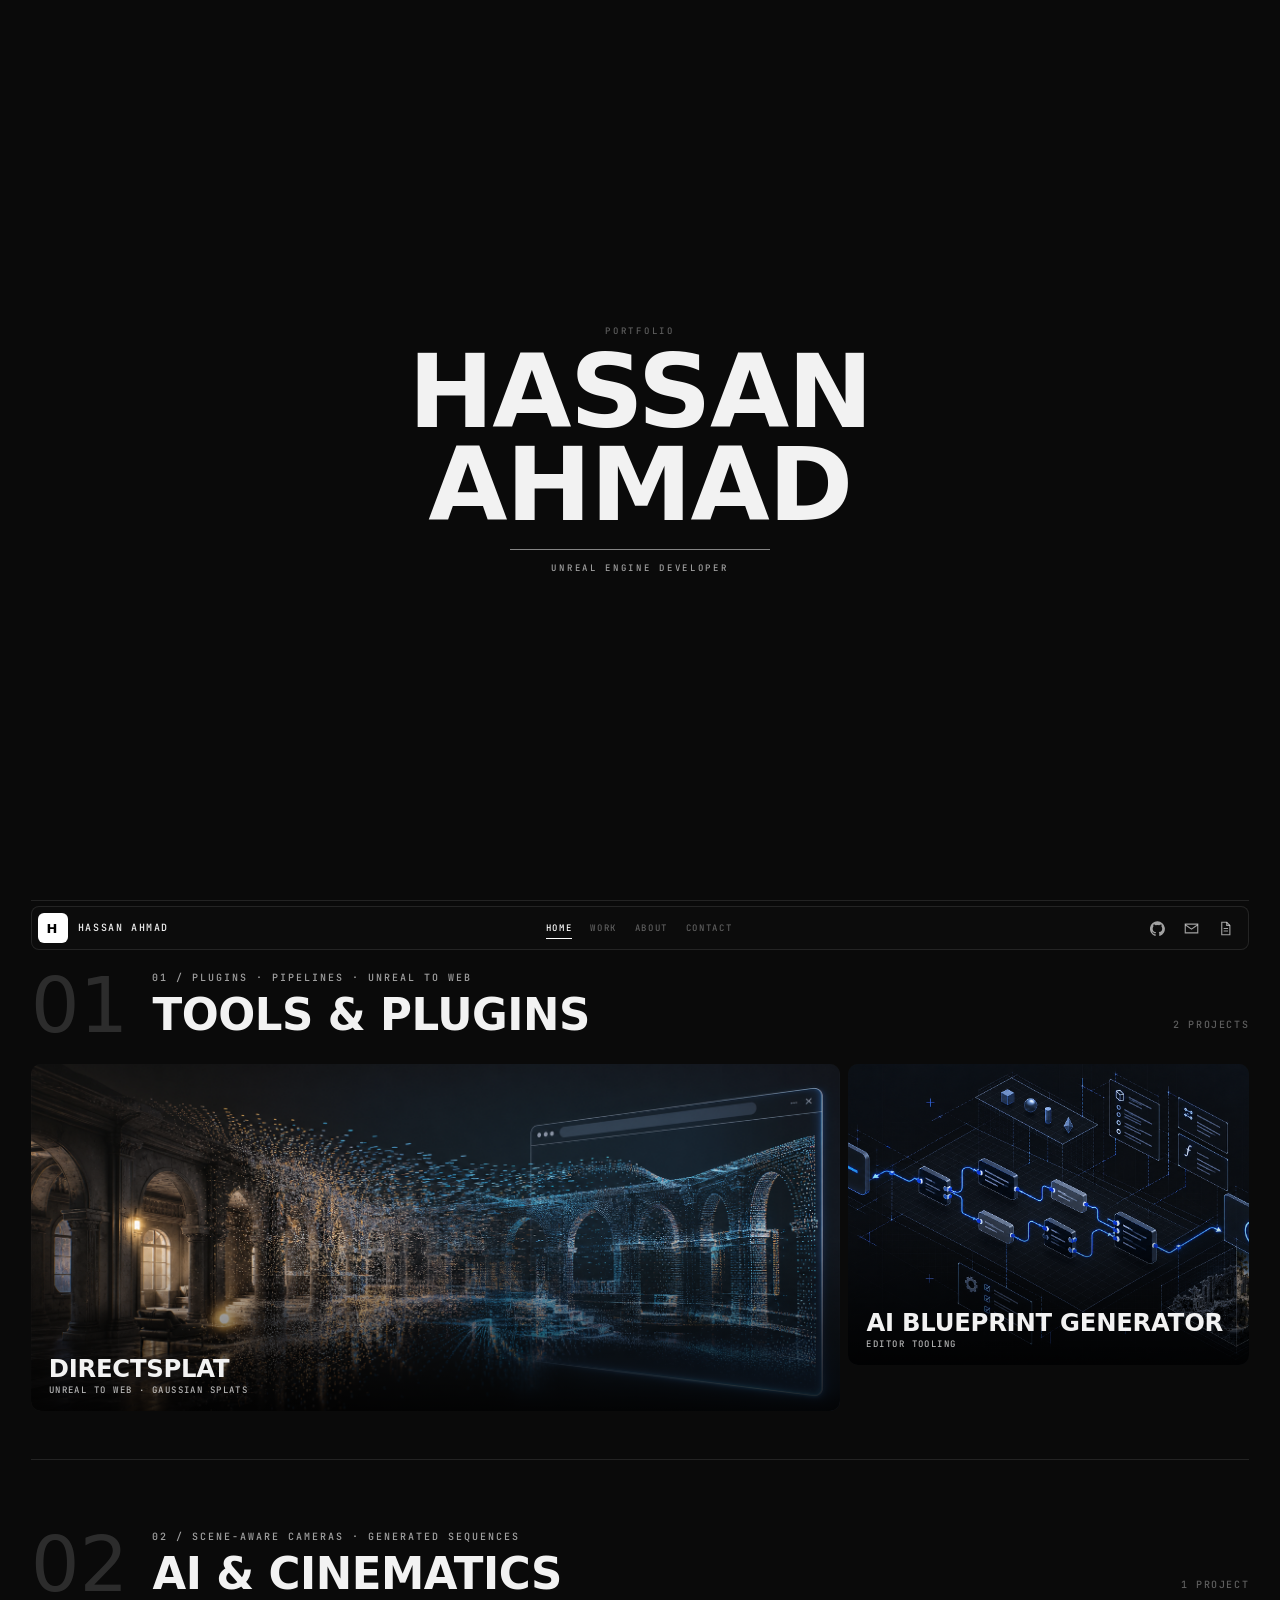
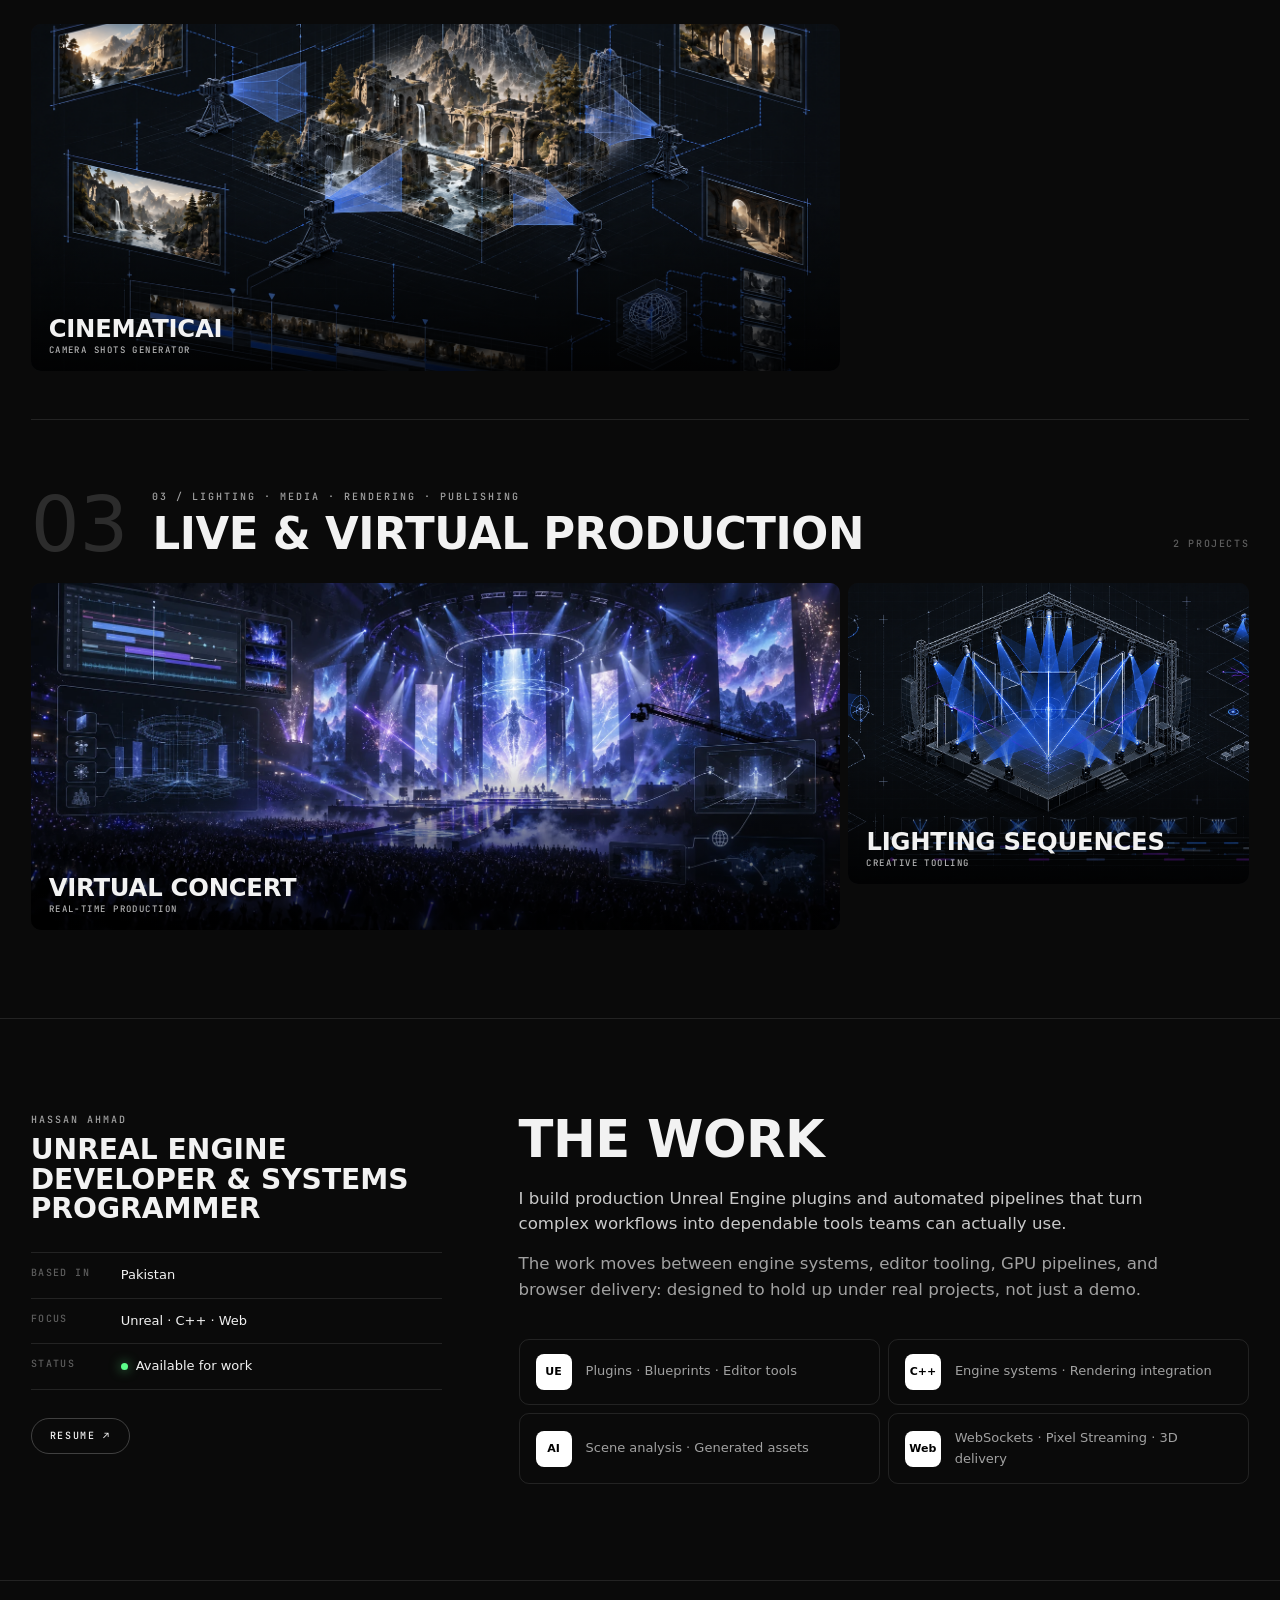
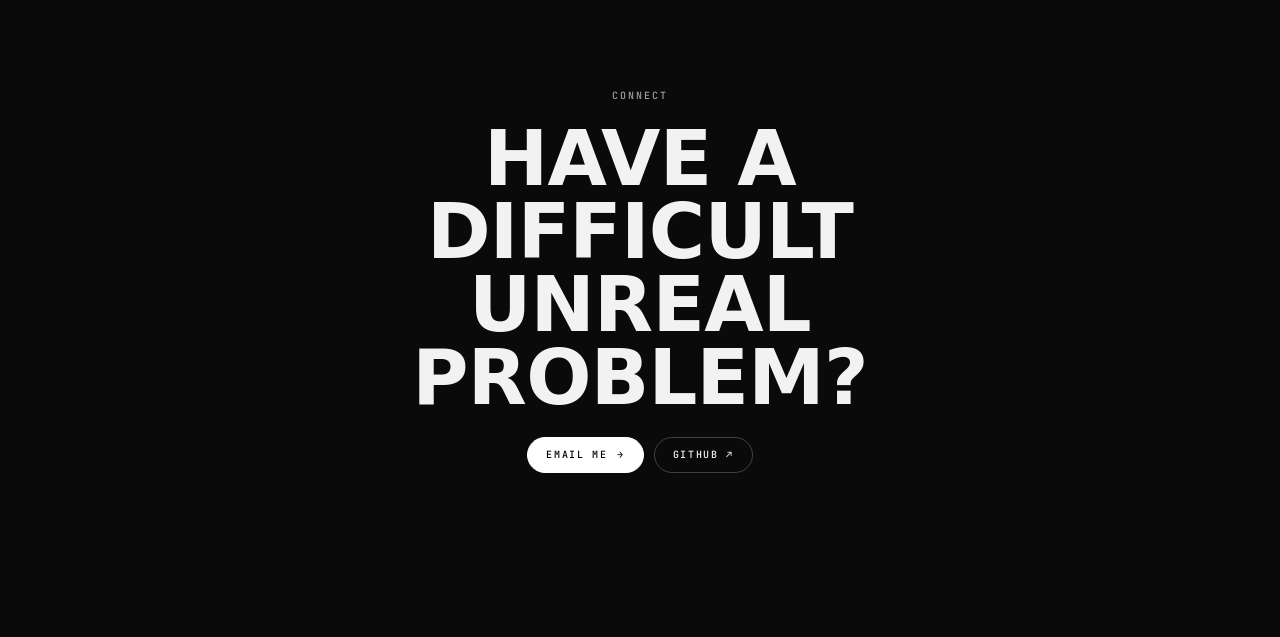
==== index.html @ 1aa012a5 "Rebuild homepage with loading screen and full-screen hero Replace the split hero with a cinematic la" ====
<!doctype html>
<html lang="en">
<head>
  <meta charset="utf-8">
  <meta name="viewport" content="width=device-width, initial-scale=1">
  <meta name="theme-color" content="#0a0a0a">
  <meta name="description" content="Hassan Ahmad is an Unreal Engine developer and systems programmer building production plugins, automated pipelines, real-time tools, and web-connected 3D experiences.">
  <meta property="og:title" content="Hassan Ahmad — Unreal Engine Developer">
  <meta property="og:description" content="Production Unreal Engine tools, real-time systems, AI workflows, and browser-connected 3D experiences.">
  <meta property="og:image" content="assets/hero-cinematic-unreal.webp">
  <meta property="og:type" content="website">
  <title>Hassan Ahmad — Unreal Engine Developer</title>
  <link rel="icon" href="assets/portfolio-mark.svg" type="image/svg+xml">
  <link rel="preconnect" href="https://api.fontshare.com" crossorigin>
  <link rel="preconnect" href="https://fonts.googleapis.com">
  <link rel="preconnect" href="https://fonts.gstatic.com" crossorigin>
  <link href="https://api.fontshare.com/v2/css?f[]=clash-grotesk@500,600,700&f[]=satoshi@400,500,700&display=swap" rel="stylesheet">
  <link href="https://fonts.googleapis.com/css2?family=JetBrains+Mono:wght@400;500&display=swap" rel="stylesheet">
  <link rel="stylesheet" href="styles.css?v=20261106-reel">
  <script src="script.js?v=20261106-reel" defer></script>
</head>
<body class="is-loading">
  <a class="skip-link" href="#work">Skip to content</a>

  <!-- Loading screen -->
  <div class="loader" data-loader aria-hidden="true">
    <div class="loader-inner">
      <p class="loader-eyebrow">Portfolio</p>
      <p class="loader-name"><span>Hassan</span><span>Ahmad</span></p>
      <span class="loader-rule"></span>
      <p class="loader-role">Unreal Engine Developer</p>
    </div>
  </div>

  <main id="main">
    <!-- Hero -->
    <section class="hero" id="top">
      <div class="hero-top">
        <p class="eyebrow">Portfolio / Unreal / Tools / Real-time</p>
        <h1 class="hero-name"><span>Hassan</span><span>Ahmad</span></h1>
        <span class="hero-rule"></span>
        <p class="hero-role" data-rotator>
          <span class="is-active">Unreal Engine Developer</span>
          <span>Real-time Systems</span>
          <span>Plugins &amp; Pipelines</span>
          <span>AI Workflows</span>
        </p>
        <div class="hero-actions">
          <a class="pill pill-solid" href="#work">Explore work <span aria-hidden="true">→</span></a>
          <a class="pill" href="mailto:hassanahmadofficial1@gmail.com">Get in touch</a>
        </div>
      </div>

      <div class="hero-cards">
        <a class="hero-card" href="#tools" data-card>
          <div class="hero-card-media">
            <img src="assets/directsplat-feature.png" alt="" data-slide="DirectSplat — Unreal to web splats" class="is-active">
            <img src="assets/project-ai-blueprint-dark.png" alt="" data-slide="AI Blueprint Generator" loading="lazy">
          </div>
          <div class="hero-card-copy">
            <h2>Tools &amp; Plugins</h2>
            <p class="hero-card-sub" data-card-sub>DirectSplat — Unreal to web splats</p>
            <div class="hero-card-dots" data-card-dots></div>
          </div>
        </a>
        <a class="hero-card" href="#ai" data-card>
          <div class="hero-card-media">
            <img src="assets/project-cinematic-ai-dark.png" alt="" data-slide="CinematicAI — camera shots generator" class="is-active">
            <img src="assets/project-ai-blueprint-dark.png" alt="" data-slide="AI Blueprint — graphs from language" loading="lazy">
          </div>
          <div class="hero-card-copy">
            <h2>AI &amp; Cinematics</h2>
            <p class="hero-card-sub" data-card-sub>CinematicAI — camera shots generator</p>
            <div class="hero-card-dots" data-card-dots></div>
          </div>
        </a>
        <a class="hero-card" href="#live" data-card>
          <div class="hero-card-media">
            <img src="assets/project-virtual-concert.webp" alt="" data-slide="Virtual Concert — show system" class="is-active">
            <img src="assets/project-lighting-dark.png" alt="" data-slide="Lighting Sequences — beam &amp; laser control" loading="lazy">
          </div>
          <div class="hero-card-copy">
            <h2>Live &amp; Virtual Production</h2>
            <p class="hero-card-sub" data-card-sub>Virtual Concert — show system</p>
            <div class="hero-card-dots" data-card-dots></div>
          </div>
        </a>
      </div>
    </section>

    <!-- Work -->
    <section class="work" id="work">
      <div class="work-group" id="tools">
        <header class="work-head">
          <span class="work-index">01</span>
          <div>
            <p class="eyebrow">01 / Plugins · Pipelines · Unreal to web</p>
            <h2>Tools &amp; Plugins</h2>
          </div>
          <p class="work-count">2 projects</p>
        </header>
        <div class="work-row">
          <a class="work-card work-card-wide" href="directsplat/">
            <img src="assets/directsplat-feature.png" alt="An Unreal Engine environment converted into a browser-ready Gaussian splat">
            <div class="work-card-copy"><h3>DirectSplat</h3><p>Unreal to web · Gaussian splats</p></div>
          </a>
          <a class="work-card" href="ai-blueprint/">
            <img src="assets/project-ai-blueprint-dark.png" alt="Natural-language instructions becoming an Unreal Engine Blueprint graph">
            <div class="work-card-copy"><h3>AI Blueprint Generator</h3><p>Editor tooling</p></div>
          </a>
        </div>
      </div>

      <div class="work-group" id="ai">
        <header class="work-head">
          <span class="work-index">02</span>
          <div>
            <p class="eyebrow">02 / Scene-aware cameras · Generated sequences</p>
            <h2>AI &amp; Cinematics</h2>
          </div>
          <p class="work-count">1 project</p>
        </header>
        <div class="work-row">
          <a class="work-card work-card-wide" href="cinematic-ai/">
            <img src="assets/project-cinematic-ai-dark.png" alt="AI-directed camera planning inside an Unreal Engine scene">
            <div class="work-card-copy"><h3>CinematicAI</h3><p>Camera shots generator</p></div>
          </a>
        </div>
      </div>

      <div class="work-group" id="live">
        <header class="work-head">
          <span class="work-index">03</span>
          <div>
            <p class="eyebrow">03 / Lighting · Media · Rendering · Publishing</p>
            <h2>Live &amp; Virtual Production</h2>
          </div>
          <p class="work-count">2 projects</p>
        </header>
        <div class="work-row">
          <a class="work-card work-card-wide" href="virtual-concert/">
            <img src="assets/project-virtual-concert.webp" alt="A large virtual concert stage with synchronized lighting and media">
            <div class="work-card-copy"><h3>Virtual Concert</h3><p>Real-time production</p></div>
          </a>
          <a class="work-card" href="lighting-sequences/">
            <img src="assets/project-lighting-dark.png" alt="A technical concert lighting control system">
            <div class="work-card-copy"><h3>Lighting Sequences</h3><p>Creative tooling</p></div>
          </a>
        </div>
      </div>
    </section>

    <!-- About -->
    <section class="about" id="about">
      <div class="about-grid">
        <div class="about-meta">
          <p class="eyebrow">Hassan Ahmad</p>
          <p class="about-role">Unreal Engine Developer &amp; Systems Programmer</p>
          <dl class="about-facts">
            <div><dt>Based in</dt><dd>Pakistan</dd></div>
            <div><dt>Focus</dt><dd>Unreal · C++ · Web</dd></div>
            <div><dt>Status</dt><dd><span class="dot"></span> Available for work</dd></div>
          </dl>
          <a class="pill" href="assets/hassan-ahmad-resume.pdf" target="_blank" rel="noopener">Resume ↗</a>
        </div>
        <div class="about-copy">
          <h2>The work</h2>
          <p>I build production Unreal Engine plugins and automated pipelines that turn complex workflows into dependable tools teams can actually use.</p>
          <p>The work moves between engine systems, editor tooling, GPU pipelines, and browser delivery: designed to hold up under real projects, not just a demo.</p>
          <ul class="stack">
            <li><span>UE</span> Plugins · Blueprints · Editor tools</li>
            <li><span>C++</span> Engine systems · Rendering integration</li>
            <li><span>AI</span> Scene analysis · Generated assets</li>
            <li><span>Web</span> WebSockets · Pixel Streaming · 3D delivery</li>
          </ul>
        </div>
      </div>
    </section>

    <!-- Contact -->
    <section class="contact" id="contact">
      <p class="eyebrow">Connect</p>
      <h2>Have a difficult Unreal problem?</h2>
      <div class="contact-actions">
        <a class="pill pill-solid" href="mailto:hassanahmadofficial1@gmail.com">Email me <span aria-hidden="true">→</span></a>
        <a class="pill" href="https://github.com/HassanAhmad7" target="_blank" rel="noreferrer">GitHub ↗</a>
      </div>
    </section>
  </main>

  <!-- Bottom bar -->
  <nav class="dock" aria-label="Primary navigation">
    <a class="dock-brand" href="#top"><span class="dock-mark">H</span><span>Hassan Ahmad</span></a>
    <div class="dock-links">
      <a href="#top" data-nav="top" class="is-active">Home</a>
      <a href="#work" data-nav="work">Work</a>
      <a href="#about" data-nav="about">About</a>
      <a href="#contact" data-nav="contact">Contact</a>
    </div>
    <div class="dock-icons">
      <a href="https://github.com/HassanAhmad7" target="_blank" rel="noreferrer" aria-label="GitHub"><svg viewBox="0 0 24 24" aria-hidden="true"><path d="M12 .5a12 12 0 0 0-3.8 23.4c.6.1.8-.3.8-.6v-2.2c-3.3.7-4-1.4-4-1.4-.6-1.4-1.4-1.8-1.4-1.8-1.1-.7.1-.7.1-.7 1.2.1 1.8 1.2 1.8 1.2 1.1 1.8 2.8 1.3 3.5 1 .1-.8.4-1.3.8-1.6-2.7-.3-5.5-1.3-5.5-5.9 0-1.3.5-2.4 1.2-3.2-.1-.3-.5-1.5.1-3.2 0 0 1-.3 3.3 1.2a11.5 11.5 0 0 1 6 0c2.3-1.5 3.3-1.2 3.3-1.2.6 1.7.2 2.9.1 3.2.8.8 1.2 1.9 1.2 3.2 0 4.6-2.8 5.6-5.5 5.9.4.4.8 1.1.8 2.2v3.3c0 .3.2.7.8.6A12 12 0 0 0 12 .5z"/></svg></a>
      <a href="mailto:hassanahmadofficial1@gmail.com" aria-label="Email"><svg viewBox="0 0 24 24" aria-hidden="true"><path d="M2 5h20v14H2z" fill="none" stroke="currentColor" stroke-width="1.8"/><path d="m2 6 10 7 10-7" fill="none" stroke="currentColor" stroke-width="1.8"/></svg></a>
      <a href="assets/hassan-ahmad-resume.pdf" target="_blank" rel="noopener" aria-label="Resume"><svg viewBox="0 0 24 24" aria-hidden="true"><path d="M6 2h8l5 5v15H6z" fill="none" stroke="currentColor" stroke-width="1.8"/><path d="M14 2v5h5M9 12h7M9 16h7" fill="none" stroke="currentColor" stroke-width="1.8"/></svg></a>
    </div>
  </nav>
</body>
</html>
---- styles.css ----
/* ---------- Tokens ---------- */
:root {
  --bg: #0a0a0a;
  --bg-2: #111;
  --text: #f2f2f2;
  --muted: rgba(255, 255, 255, .62);
  --faint: rgba(255, 255, 255, .34);
  --line: rgba(255, 255, 255, .1);
  --line-strong: rgba(255, 255, 255, .22);
  --pad: clamp(16px, 2.4vw, 32px);
  --display: "Clash Grotesk", "Satoshi", system-ui, sans-serif;
  --body: "Satoshi", "DM Sans", system-ui, sans-serif;
  --mono: "JetBrains Mono", ui-monospace, "SF Mono", Menlo, Consolas, monospace;
  --ease: cubic-bezier(.22, .8, .2, 1);
  --dock-h: 44px;
}

* { box-sizing: border-box; }
html { background: var(--bg); scroll-behavior: smooth; }
body {
  margin: 0;
  background: var(--bg);
  color: var(--text);
  font: 15px/1.6 var(--body);
  -webkit-font-smoothing: antialiased;
  overflow-x: hidden;
}
body.is-loading { overflow: hidden; }
a { color: inherit; text-decoration: none; }
img { display: block; max-width: 100%; }
h1, h2, h3, p { margin: 0; }
h1, h2, h3 { font-family: var(--display); font-weight: 700; text-transform: uppercase; letter-spacing: -.01em; line-height: .95; }

.skip-link { position: fixed; z-index: 1000; top: 8px; left: 8px; padding: 8px 12px; background: #fff; color: #000; transform: translateY(-200%); }
.skip-link:focus { transform: none; }

.eyebrow {
  font: 500 10px/1 var(--mono);
  letter-spacing: .2em;
  text-transform: uppercase;
  color: var(--muted);
}

/* Pills */
.pill {
  display: inline-flex; align-items: center; gap: 10px;
  height: 36px; padding: 0 18px;
  border: 1px solid var(--line-strong); border-radius: 999px;
  font: 500 10px/1 var(--mono); letter-spacing: .16em; text-transform: uppercase;
  color: var(--text);
  transition: background .25s, color .25s, border-color .25s, transform .25s var(--ease);
}
.pill:hover { border-color: #fff; transform: translateY(-1px); }
.pill-solid { background: #fff; color: #000; border-color: #fff; }
.pill-solid:hover { background: #e6e6e6; }

/* ---------- Loader ---------- */
.loader {
  position: fixed; inset: 0; z-index: 900;
  display: grid; place-items: center;
  background: var(--bg);
  transition: opacity .7s var(--ease), visibility 0s linear .7s;
}
.loader.is-done { opacity: 0; visibility: hidden; pointer-events: none; }
.loader-inner { display: grid; justify-items: center; gap: 14px; text-align: center; }
.loader-eyebrow, .loader-role { font: 500 9px/1 var(--mono); letter-spacing: .3em; text-transform: uppercase; color: var(--faint); opacity: 0; transform: translateY(8px); transition: opacity .6s var(--ease) .15s, transform .6s var(--ease) .15s; }
.loader-role { color: var(--muted); transition-delay: 1s; }
.loader-name {
  display: grid; gap: 0;
  font: 700 clamp(48px, 8vw, 104px)/.82 var(--display);
  text-transform: uppercase; letter-spacing: -.015em;
}
.loader-name span { display: block; padding-bottom: .08em; clip-path: inset(0 0 100% 0); transform: translateY(30%); transition: clip-path .9s var(--ease), transform .9s var(--ease); }
.loader-name span:nth-child(2) { transition-delay: .12s; }
.loader-rule { width: 0; height: 1px; background: rgba(255,255,255,.5); transition: width 1s var(--ease) .7s; }
.loader.is-in .loader-eyebrow, .loader.is-in .loader-role { opacity: 1; transform: none; }
.loader.is-in .loader-name span { clip-path: inset(0 0 0 0); transform: none; }
.loader.is-in .loader-rule { width: min(260px, 60vw); }

/* ---------- Hero ---------- */
.hero {
  position: relative;
  min-height: 100svh;
  display: grid;
  grid-template-rows: 1fr auto;
  padding: calc(var(--pad) + 44px) var(--pad) calc(var(--dock-h) + var(--pad) + 14px);
  background:
    radial-gradient(900px 500px at 10% -10%, rgba(255,255,255,.045), transparent 60%),
    var(--bg);
}
.hero-top { display: grid; align-content: center; justify-items: start; gap: 18px; padding-bottom: 36px; }
.hero-name {
  line-height: .82;
  font-size: clamp(56px, 8.6vw, 128px);
  display: grid;
}
.hero-name span { display: block; }
.hero-rule { display: block; width: min(380px, 50vw); height: 1px; background: rgba(255,255,255,.45); }
.hero-role { position: relative; height: 12px; min-width: 300px; font: 500 10px/1 var(--mono); letter-spacing: .3em; text-transform: uppercase; color: var(--muted); }
.hero-role span { position: absolute; left: 0; top: 0; opacity: 0; transform: translateY(6px); transition: opacity .5s, transform .5s var(--ease); white-space: nowrap; }
.hero-role span.is-active { opacity: 1; transform: none; }
.hero-actions { display: flex; flex-wrap: wrap; gap: 10px; margin-top: 10px; }

/* Staggered entrance once the loader is gone */
.hero-top > * { opacity: 0; transform: translateY(14px); transition: opacity .8s var(--ease), transform .8s var(--ease); }
.hero-cards .hero-card { opacity: 0; transform: translateY(24px); transition: opacity .9s var(--ease), transform .9s var(--ease); }
body.is-ready .hero-top > * { opacity: 1; transform: none; }
body.is-ready .hero-top > :nth-child(1) { transition-delay: .05s; }
body.is-ready .hero-top > :nth-child(2) { transition-delay: .12s; }
body.is-ready .hero-top > :nth-child(3) { transition-delay: .22s; }
body.is-ready .hero-top > :nth-child(4) { transition-delay: .3s; }
body.is-ready .hero-top > :nth-child(5) { transition-delay: .38s; }
body.is-ready .hero-card { opacity: 1; transform: none; }
body.is-ready .hero-card:nth-child(1) { transition-delay: .3s; }
body.is-ready .hero-card:nth-child(2) { transition-delay: .42s; }
body.is-ready .hero-card:nth-child(3) { transition-delay: .54s; }

/* Category cards */
.hero-cards { display: grid; grid-template-columns: repeat(3, 1fr); gap: 8px; }
.hero-card {
  position: relative; overflow: hidden;
  aspect-ratio: 16 / 10.5;
  border-radius: 10px;
  background: var(--bg-2);
  isolation: isolate;
}
.hero-card-media { position: absolute; inset: 0; }
.hero-card-media img {
  position: absolute; inset: 0; width: 100%; height: 100%; object-fit: cover;
  opacity: 0; transform: scale(1.06);
  transition: opacity .9s var(--ease), transform 6s linear;
  filter: saturate(.9) contrast(1.02);
}
.hero-card-media img.is-active { opacity: 1; transform: scale(1); }
.hero-card:after {
  content: ""; position: absolute; inset: 0; z-index: 1;
  background: linear-gradient(180deg, rgba(0,0,0,0) 35%, rgba(0,0,0,.55) 70%, rgba(0,0,0,.9));
}
.hero-card-copy { position: absolute; inset: auto 0 0; z-index: 2; padding: 20px; display: grid; gap: 8px; }
.hero-card h2 { font-size: clamp(18px, 1.7vw, 26px); text-shadow: 0 2px 20px rgba(0,0,0,.5); }
.hero-card-sub { font: 500 9px/1 var(--mono); letter-spacing: .16em; text-transform: uppercase; color: rgba(255,255,255,.72); }
.hero-card-dots { display: flex; gap: 4px; margin-top: 4px; }
.hero-card-dots i { width: 22px; height: 2px; background: rgba(255,255,255,.3); border-radius: 2px; overflow: hidden; position: relative; }
.hero-card-dots i.is-active:after { content: ""; position: absolute; inset: 0; background: #fff; transform-origin: left; animation: dot-fill var(--slide-ms, 4500ms) linear forwards; }
@keyframes dot-fill { from { transform: scaleX(0); } to { transform: scaleX(1); } }
.hero-card:hover .hero-card-media img.is-active { transform: scale(1.04); transition: opacity .9s var(--ease), transform 1.2s var(--ease); }

/* ---------- Work ---------- */
.work { padding: 0 var(--pad) 40px; }
.work-group { padding: 72px 0 48px; border-top: 1px solid var(--line); }
.work-head {
  display: grid; grid-template-columns: auto 1fr auto; align-items: end; gap: 24px;
  margin-bottom: 28px;
}
.work-index { font: 500 clamp(40px, 6vw, 88px)/.8 var(--display); color: rgba(255,255,255,.14); }
.work-head h2 { font-size: clamp(28px, 3.4vw, 48px); margin-top: 12px; }
.work-count { font: 500 10px/1 var(--mono); letter-spacing: .16em; text-transform: uppercase; color: var(--faint); padding-bottom: 6px; }
.work-row { display: grid; grid-template-columns: repeat(12, 1fr); gap: 8px; }
.work-card { position: relative; grid-column: span 4; overflow: hidden; border-radius: 10px; background: var(--bg-2); aspect-ratio: 4 / 3; }
.work-card-wide { grid-column: span 8; aspect-ratio: 21 / 9; }
.work-card img { width: 100%; height: 100%; object-fit: cover; transition: transform 1s var(--ease), filter .5s; filter: saturate(.85); }
.work-card:hover img { transform: scale(1.03); filter: saturate(1); }
.work-card:after { content: ""; position: absolute; inset: 0; background: linear-gradient(180deg, transparent 50%, rgba(0,0,0,.85)); }
.work-card-copy { position: absolute; z-index: 1; left: 18px; right: 18px; bottom: 16px; display: grid; gap: 6px; }
.work-card h3 { font-size: clamp(18px, 1.9vw, 28px); }
.work-card-copy p { font: 500 9px/1 var(--mono); letter-spacing: .16em; text-transform: uppercase; color: rgba(255,255,255,.7); }

/* ---------- About ---------- */
.about { padding: 96px var(--pad); border-top: 1px solid var(--line); }
.about-grid { display: grid; grid-template-columns: minmax(260px, .9fr) minmax(0, 1.6fr); gap: clamp(32px, 6vw, 110px); }
.about-role { margin-top: 10px; font: 700 clamp(22px, 2.2vw, 30px)/1.05 var(--display); text-transform: uppercase; }
.about-facts { display: grid; gap: 0; margin: 28px 0; border-top: 1px solid var(--line); }
.about-facts div { display: grid; grid-template-columns: 90px 1fr; padding: 12px 0; border-bottom: 1px solid var(--line); font-size: 13px; }
.about-facts dt { color: var(--faint); font: 500 10px/1.6 var(--mono); letter-spacing: .14em; text-transform: uppercase; }
.about-facts dd { margin: 0; display: flex; align-items: center; gap: 8px; }
.dot { width: 7px; height: 7px; border-radius: 50%; background: #5cff8a; box-shadow: 0 0 12px rgba(92,255,138,.7); }
.about-copy h2 { font-size: clamp(32px, 4vw, 56px); margin-bottom: 22px; }
.about-copy p { max-width: 62ch; color: rgba(255,255,255,.78); font-size: clamp(16px, 1.3vw, 19px); line-height: 1.55; }
.about-copy p + p { margin-top: 14px; color: var(--muted); }
.stack { list-style: none; padding: 0; margin: 36px 0 0; display: grid; grid-template-columns: repeat(2, 1fr); gap: 8px; }
.stack li { display: flex; align-items: center; gap: 14px; padding: 14px 16px; border: 1px solid var(--line); border-radius: 10px; font-size: 13px; color: var(--muted); }
.stack span { display: grid; place-items: center; width: 36px; height: 36px; border-radius: 8px; background: #fff; color: #000; font: 700 11px/1 var(--display); }

/* ---------- Contact ---------- */
.contact { padding: 110px var(--pad) calc(120px + var(--dock-h)); border-top: 1px solid var(--line); display: grid; justify-items: center; text-align: center; gap: 22px; }
.contact h2 { font-size: clamp(34px, 6vw, 88px); max-width: 14ch; }
.contact-actions { display: flex; flex-wrap: wrap; justify-content: center; gap: 10px; }

/* ---------- Dock ---------- */
.dock {
  position: fixed; z-index: 100; left: var(--pad); right: var(--pad); bottom: 14px;
  height: var(--dock-h);
  display: grid; grid-template-columns: 1fr auto 1fr; align-items: center;
  padding: 0 8px 0 6px;
  border: 1px solid var(--line); border-radius: 8px;
  background: rgba(14,14,14,.78); backdrop-filter: blur(16px); -webkit-backdrop-filter: blur(16px);
  transform: translateY(calc(100% + 20px)); transition: transform .8s var(--ease) .5s;
}
body.is-ready .dock { transform: none; }
.dock-brand { display: flex; align-items: center; gap: 10px; font: 500 10px/1 var(--mono); letter-spacing: .16em; text-transform: uppercase; }
.dock-mark { display: grid; place-items: center; width: 30px; height: 30px; border-radius: 6px; background: #fff; color: #000; font: 700 13px/1 var(--display); }
.dock-links { display: flex; gap: 18px; font: 500 9px/1 var(--mono); letter-spacing: .18em; text-transform: uppercase; color: var(--faint); }
.dock-links a { position: relative; padding: 6px 0; transition: color .25s; }
.dock-links a:hover, .dock-links a.is-active { color: #fff; }
.dock-links a.is-active:after { content: ""; position: absolute; left: 0; right: 0; bottom: 0; height: 1px; background: #fff; }
.dock-icons { justify-self: end; display: flex; gap: 4px; }
.dock-icons a { display: grid; place-items: center; width: 30px; height: 30px; border-radius: 6px; color: var(--muted); transition: color .25s, background .25s; }
.dock-icons a:hover { color: #fff; background: rgba(255,255,255,.08); }
.dock-icons svg { width: 15px; height: 15px; fill: currentColor; }

/* ---------- Responsive ---------- */
@media (max-width: 1000px) {
  .hero-cards { grid-template-columns: repeat(3, 1fr); }
  .work-card, .work-card-wide { grid-column: span 6; aspect-ratio: 4 / 3; }
  .about-grid { grid-template-columns: 1fr; }
}
@media (max-width: 720px) {
  .hero { padding-top: 70px; }
  .hero-top { padding-bottom: 28px; }
  .hero-name { font-size: clamp(52px, 17vw, 80px); }
  .hero-cards { grid-template-columns: 1fr; gap: 6px; }
  .hero-card { aspect-ratio: 16 / 8; }
  .hero-card:nth-child(n+2) { display: none; }
  .work-card, .work-card-wide { grid-column: span 12; aspect-ratio: 16 / 10; }
  .work-head { grid-template-columns: 1fr; gap: 8px; }
  .work-index { display: none; }
  .stack { grid-template-columns: 1fr; }
  .dock { left: 10px; right: 10px; grid-template-columns: auto 1fr auto; }
  .dock-brand span:last-child { display: none; }
  .dock-links { justify-self: center; gap: 12px; }
  .dock-icons a:nth-child(3) { display: none; }
}
@media (max-width: 720px) and (min-height: 700px) {
  .hero-card:nth-child(n+2) { display: block; }
  .hero-card { aspect-ratio: 16 / 6; }
}

@media (prefers-reduced-motion: reduce) {
  html { scroll-behavior: auto; }
  .loader-name span, .loader-eyebrow, .loader-role, .loader-rule { transition: none; }
  .hero-top > *, .hero-card, .dock, .hero-card-media img, .work-card img { transition: none; }
  .hero-card-dots i.is-active:after { animation: none; transform: none; }
}
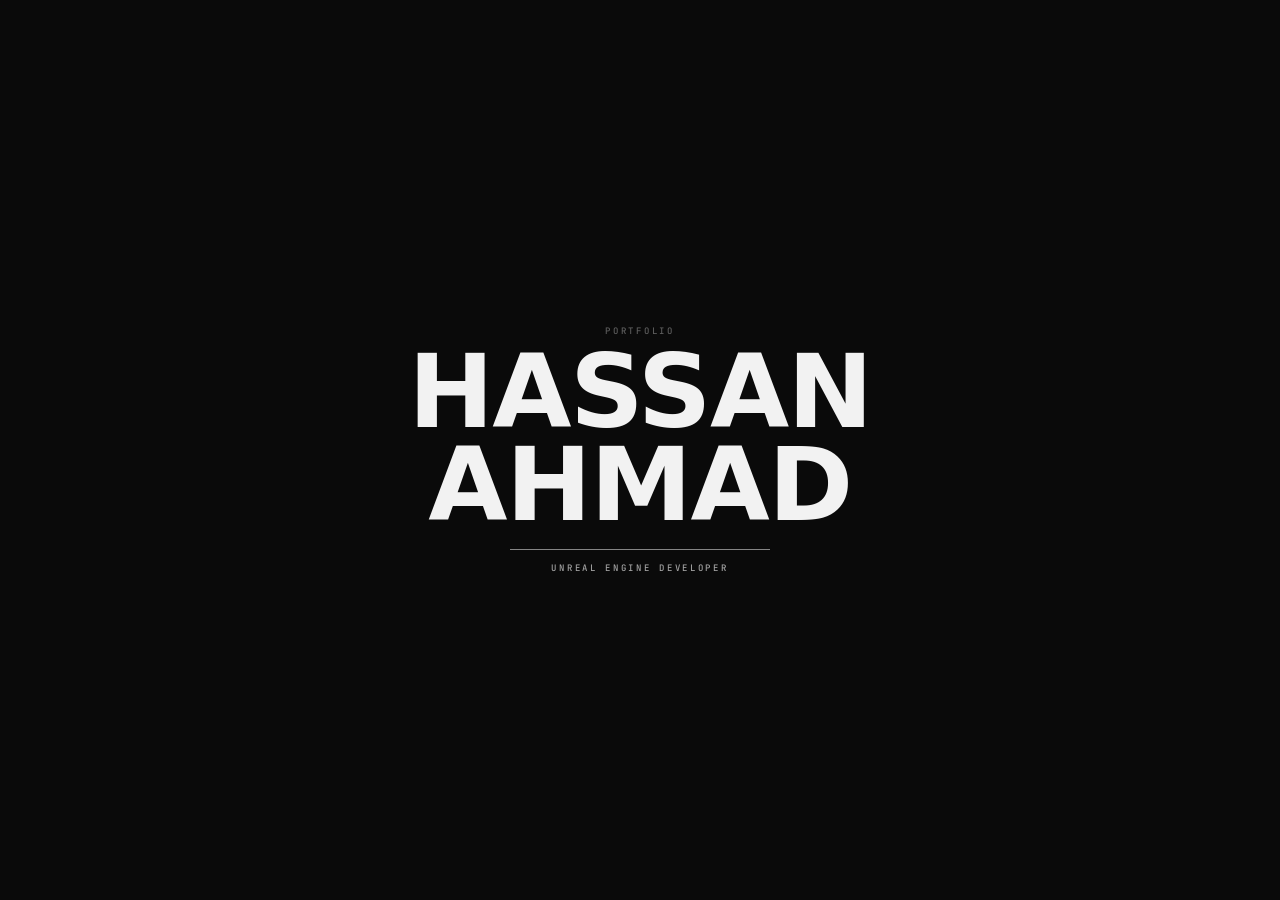
==== commit f7732804: "Split homepage into hero plus work and about pages Keep the homepage to a single hero screen. Explor" ====
--- a/index.html
+++ b/index.html
@@ -16,11 +16,11 @@
   <link rel="preconnect" href="https://fonts.gstatic.com" crossorigin>
   <link href="https://api.fontshare.com/v2/css?f[]=clash-grotesk@500,600,700&f[]=satoshi@400,500,700&display=swap" rel="stylesheet">
   <link href="https://fonts.googleapis.com/css2?family=JetBrains+Mono:wght@400;500&display=swap" rel="stylesheet">
-  <link rel="stylesheet" href="styles.css?v=20261106-reel">
-  <script src="script.js?v=20261106-reel" defer></script>
+  <link rel="stylesheet" href="styles.css?v=20261106-work">
+  <script src="script.js?v=20261106-work" defer></script>
 </head>
 <body class="is-loading">
-  <a class="skip-link" href="#work">Skip to content</a>
+  <a class="skip-link" href="#main">Skip to content</a>
 
   <!-- Loading screen -->
   <div class="loader" data-loader aria-hidden="true">
@@ -46,13 +46,13 @@
           <span>AI Workflows</span>
         </p>
         <div class="hero-actions">
-          <a class="pill pill-solid" href="#work">Explore work <span aria-hidden="true">→</span></a>
+          <a class="pill pill-solid" href="work/">Explore work <span aria-hidden="true">→</span></a>
           <a class="pill" href="mailto:hassanahmadofficial1@gmail.com">Get in touch</a>
         </div>
       </div>
 
       <div class="hero-cards">
-        <a class="hero-card" href="#tools" data-card>
+        <a class="hero-card" href="work/#tools" data-card>
           <div class="hero-card-media">
             <img src="assets/directsplat-feature.png" alt="" data-slide="DirectSplat — Unreal to web splats" class="is-active">
             <img src="assets/project-ai-blueprint-dark.png" alt="" data-slide="AI Blueprint Generator" loading="lazy">
@@ -63,7 +63,7 @@
             <div class="hero-card-dots" data-card-dots></div>
           </div>
         </a>
-        <a class="hero-card" href="#ai" data-card>
+        <a class="hero-card" href="work/#ai" data-card>
           <div class="hero-card-media">
             <img src="assets/project-cinematic-ai-dark.png" alt="" data-slide="CinematicAI — camera shots generator" class="is-active">
             <img src="assets/project-ai-blueprint-dark.png" alt="" data-slide="AI Blueprint — graphs from language" loading="lazy">
@@ -74,7 +74,7 @@
             <div class="hero-card-dots" data-card-dots></div>
           </div>
         </a>
-        <a class="hero-card" href="#live" data-card>
+        <a class="hero-card" href="work/#live" data-card>
           <div class="hero-card-media">
             <img src="assets/project-virtual-concert.webp" alt="" data-slide="Virtual Concert — show system" class="is-active">
             <img src="assets/project-lighting-dark.png" alt="" data-slide="Lighting Sequences — beam &amp; laser control" loading="lazy">
@@ -88,114 +88,16 @@
       </div>
     </section>
 
-    <!-- Work -->
-    <section class="work" id="work">
-      <div class="work-group" id="tools">
-        <header class="work-head">
-          <span class="work-index">01</span>
-          <div>
-            <p class="eyebrow">01 / Plugins · Pipelines · Unreal to web</p>
-            <h2>Tools &amp; Plugins</h2>
-          </div>
-          <p class="work-count">2 projects</p>
-        </header>
-        <div class="work-row">
-          <a class="work-card work-card-wide" href="directsplat/">
-            <img src="assets/directsplat-feature.png" alt="An Unreal Engine environment converted into a browser-ready Gaussian splat">
-            <div class="work-card-copy"><h3>DirectSplat</h3><p>Unreal to web · Gaussian splats</p></div>
-          </a>
-          <a class="work-card" href="ai-blueprint/">
-            <img src="assets/project-ai-blueprint-dark.png" alt="Natural-language instructions becoming an Unreal Engine Blueprint graph">
-            <div class="work-card-copy"><h3>AI Blueprint Generator</h3><p>Editor tooling</p></div>
-          </a>
-        </div>
-      </div>
-
-      <div class="work-group" id="ai">
-        <header class="work-head">
-          <span class="work-index">02</span>
-          <div>
-            <p class="eyebrow">02 / Scene-aware cameras · Generated sequences</p>
-            <h2>AI &amp; Cinematics</h2>
-          </div>
-          <p class="work-count">1 project</p>
-        </header>
-        <div class="work-row">
-          <a class="work-card work-card-wide" href="cinematic-ai/">
-            <img src="assets/project-cinematic-ai-dark.png" alt="AI-directed camera planning inside an Unreal Engine scene">
-            <div class="work-card-copy"><h3>CinematicAI</h3><p>Camera shots generator</p></div>
-          </a>
-        </div>
-      </div>
-
-      <div class="work-group" id="live">
-        <header class="work-head">
-          <span class="work-index">03</span>
-          <div>
-            <p class="eyebrow">03 / Lighting · Media · Rendering · Publishing</p>
-            <h2>Live &amp; Virtual Production</h2>
-          </div>
-          <p class="work-count">2 projects</p>
-        </header>
-        <div class="work-row">
-          <a class="work-card work-card-wide" href="virtual-concert/">
-            <img src="assets/project-virtual-concert.webp" alt="A large virtual concert stage with synchronized lighting and media">
-            <div class="work-card-copy"><h3>Virtual Concert</h3><p>Real-time production</p></div>
-          </a>
-          <a class="work-card" href="lighting-sequences/">
-            <img src="assets/project-lighting-dark.png" alt="A technical concert lighting control system">
-            <div class="work-card-copy"><h3>Lighting Sequences</h3><p>Creative tooling</p></div>
-          </a>
-        </div>
-      </div>
-    </section>
-
-    <!-- About -->
-    <section class="about" id="about">
-      <div class="about-grid">
-        <div class="about-meta">
-          <p class="eyebrow">Hassan Ahmad</p>
-          <p class="about-role">Unreal Engine Developer &amp; Systems Programmer</p>
-          <dl class="about-facts">
-            <div><dt>Based in</dt><dd>Pakistan</dd></div>
-            <div><dt>Focus</dt><dd>Unreal · C++ · Web</dd></div>
-            <div><dt>Status</dt><dd><span class="dot"></span> Available for work</dd></div>
-          </dl>
-          <a class="pill" href="assets/hassan-ahmad-resume.pdf" target="_blank" rel="noopener">Resume ↗</a>
-        </div>
-        <div class="about-copy">
-          <h2>The work</h2>
-          <p>I build production Unreal Engine plugins and automated pipelines that turn complex workflows into dependable tools teams can actually use.</p>
-          <p>The work moves between engine systems, editor tooling, GPU pipelines, and browser delivery: designed to hold up under real projects, not just a demo.</p>
-          <ul class="stack">
-            <li><span>UE</span> Plugins · Blueprints · Editor tools</li>
-            <li><span>C++</span> Engine systems · Rendering integration</li>
-            <li><span>AI</span> Scene analysis · Generated assets</li>
-            <li><span>Web</span> WebSockets · Pixel Streaming · 3D delivery</li>
-          </ul>
-        </div>
-      </div>
-    </section>
-
-    <!-- Contact -->
-    <section class="contact" id="contact">
-      <p class="eyebrow">Connect</p>
-      <h2>Have a difficult Unreal problem?</h2>
-      <div class="contact-actions">
-        <a class="pill pill-solid" href="mailto:hassanahmadofficial1@gmail.com">Email me <span aria-hidden="true">→</span></a>
-        <a class="pill" href="https://github.com/HassanAhmad7" target="_blank" rel="noreferrer">GitHub ↗</a>
-      </div>
-    </section>
   </main>
 
   <!-- Bottom bar -->
   <nav class="dock" aria-label="Primary navigation">
-    <a class="dock-brand" href="#top"><span class="dock-mark">H</span><span>Hassan Ahmad</span></a>
+    <a class="dock-brand" href="./"><span class="dock-mark">H</span><span>Hassan Ahmad</span></a>
     <div class="dock-links">
-      <a href="#top" data-nav="top" class="is-active">Home</a>
-      <a href="#work" data-nav="work">Work</a>
-      <a href="#about" data-nav="about">About</a>
-      <a href="#contact" data-nav="contact">Contact</a>
+      <a href="./" class="is-active">Home</a>
+      <a href="work/">Work</a>
+      <a href="about/">About</a>
+      <a href="about/#contact">Contact</a>
     </div>
     <div class="dock-icons">
       <a href="https://github.com/HassanAhmad7" target="_blank" rel="noreferrer" aria-label="GitHub"><svg viewBox="0 0 24 24" aria-hidden="true"><path d="M12 .5a12 12 0 0 0-3.8 23.4c.6.1.8-.3.8-.6v-2.2c-3.3.7-4-1.4-4-1.4-.6-1.4-1.4-1.8-1.4-1.8-1.1-.7.1-.7.1-.7 1.2.1 1.8 1.2 1.8 1.2 1.1 1.8 2.8 1.3 3.5 1 .1-.8.4-1.3.8-1.6-2.7-.3-5.5-1.3-5.5-5.9 0-1.3.5-2.4 1.2-3.2-.1-.3-.5-1.5.1-3.2 0 0 1-.3 3.3 1.2a11.5 11.5 0 0 1 6 0c2.3-1.5 3.3-1.2 3.3-1.2.6 1.7.2 2.9.1 3.2.8.8 1.2 1.9 1.2 3.2 0 4.6-2.8 5.6-5.5 5.9.4.4.8 1.1.8 2.2v3.3c0 .3.2.7.8.6A12 12 0 0 0 12 .5z"/></svg></a>
--- a/styles.css
+++ b/styles.css
@@ -81,6 +81,7 @@
 .hero {
   position: relative;
   min-height: 100svh;
+  height: 100svh;
   display: grid;
   grid-template-rows: 1fr auto;
   padding: calc(var(--pad) + 44px) var(--pad) calc(var(--dock-h) + var(--pad) + 14px);
@@ -117,6 +118,7 @@
 
 /* Category cards */
 .hero-cards { display: grid; grid-template-columns: repeat(3, 1fr); gap: 8px; }
+.hero-card { max-height: 46svh; }
 .hero-card {
   position: relative; overflow: hidden;
   aspect-ratio: 16 / 10.5;
@@ -145,28 +147,37 @@
 @keyframes dot-fill { from { transform: scaleX(0); } to { transform: scaleX(1); } }
 .hero-card:hover .hero-card-media img.is-active { transform: scale(1.04); transition: opacity .9s var(--ease), transform 1.2s var(--ease); }
 
-/* ---------- Work ---------- */
-.work { padding: 0 var(--pad) 40px; }
-.work-group { padding: 72px 0 48px; border-top: 1px solid var(--line); }
+/* ---------- Inner pages (work, about) ---------- */
+.page .dock { transform: none; transition: none; }
+.page-main { padding: 0 var(--pad) calc(var(--dock-h) + 60px); }
+.page-head { padding: 28px 0 10px; }
+.back { font: 500 10px/1 var(--mono); letter-spacing: .18em; text-transform: uppercase; color: var(--faint); transition: color .25s; }
+.back:hover { color: #fff; }
+.page-title { display: flex; align-items: baseline; gap: 22px; margin-top: 26px; }
+.page-title h1 { font-size: clamp(56px, 8vw, 110px); line-height: .85; }
+.page-meta { font: 500 10px/1 var(--mono); letter-spacing: .16em; text-transform: uppercase; color: var(--faint); }
+
+/* ---------- Work (vertical list) ---------- */
+.work-group { padding: 56px 0 24px; border-top: 1px solid var(--line); scroll-margin-top: 20px; }
+.work-group:first-of-type { border-top: 0; margin-top: 30px; }
 .work-head {
   display: grid; grid-template-columns: auto 1fr auto; align-items: end; gap: 24px;
-  margin-bottom: 28px;
+  margin-bottom: 24px;
 }
 .work-index { font: 500 clamp(40px, 6vw, 88px)/.8 var(--display); color: rgba(255,255,255,.14); }
 .work-head h2 { font-size: clamp(28px, 3.4vw, 48px); margin-top: 12px; }
 .work-count { font: 500 10px/1 var(--mono); letter-spacing: .16em; text-transform: uppercase; color: var(--faint); padding-bottom: 6px; }
-.work-row { display: grid; grid-template-columns: repeat(12, 1fr); gap: 8px; }
-.work-card { position: relative; grid-column: span 4; overflow: hidden; border-radius: 10px; background: var(--bg-2); aspect-ratio: 4 / 3; }
-.work-card-wide { grid-column: span 8; aspect-ratio: 21 / 9; }
+.work-list { display: grid; grid-template-columns: repeat(2, 1fr); gap: 10px; }
+.work-card { position: relative; overflow: hidden; border-radius: 10px; background: var(--bg-2); aspect-ratio: 16 / 9; }
 .work-card img { width: 100%; height: 100%; object-fit: cover; transition: transform 1s var(--ease), filter .5s; filter: saturate(.85); }
 .work-card:hover img { transform: scale(1.03); filter: saturate(1); }
 .work-card:after { content: ""; position: absolute; inset: 0; background: linear-gradient(180deg, transparent 50%, rgba(0,0,0,.85)); }
-.work-card-copy { position: absolute; z-index: 1; left: 18px; right: 18px; bottom: 16px; display: grid; gap: 6px; }
-.work-card h3 { font-size: clamp(18px, 1.9vw, 28px); }
+.work-card-copy { position: absolute; z-index: 1; left: 20px; right: 20px; bottom: 18px; display: grid; gap: 6px; }
+.work-card h3 { font-size: clamp(20px, 2vw, 30px); }
 .work-card-copy p { font: 500 9px/1 var(--mono); letter-spacing: .16em; text-transform: uppercase; color: rgba(255,255,255,.7); }
 
 /* ---------- About ---------- */
-.about { padding: 96px var(--pad); border-top: 1px solid var(--line); }
+.about { padding: 56px 0 72px; }
 .about-grid { display: grid; grid-template-columns: minmax(260px, .9fr) minmax(0, 1.6fr); gap: clamp(32px, 6vw, 110px); }
 .about-role { margin-top: 10px; font: 700 clamp(22px, 2.2vw, 30px)/1.05 var(--display); text-transform: uppercase; }
 .about-facts { display: grid; gap: 0; margin: 28px 0; border-top: 1px solid var(--line); }
@@ -182,7 +193,7 @@
 .stack span { display: grid; place-items: center; width: 36px; height: 36px; border-radius: 8px; background: #fff; color: #000; font: 700 11px/1 var(--display); }
 
 /* ---------- Contact ---------- */
-.contact { padding: 110px var(--pad) calc(120px + var(--dock-h)); border-top: 1px solid var(--line); display: grid; justify-items: center; text-align: center; gap: 22px; }
+.contact { padding: 96px 0 40px; border-top: 1px solid var(--line); scroll-margin-top: 20px; display: grid; justify-items: center; text-align: center; gap: 22px; }
 .contact h2 { font-size: clamp(34px, 6vw, 88px); max-width: 14ch; }
 .contact-actions { display: flex; flex-wrap: wrap; justify-content: center; gap: 10px; }
 
@@ -211,7 +222,6 @@
 /* ---------- Responsive ---------- */
 @media (max-width: 1000px) {
   .hero-cards { grid-template-columns: repeat(3, 1fr); }
-  .work-card, .work-card-wide { grid-column: span 6; aspect-ratio: 4 / 3; }
   .about-grid { grid-template-columns: 1fr; }
 }
 @media (max-width: 720px) {
@@ -221,7 +231,8 @@
   .hero-cards { grid-template-columns: 1fr; gap: 6px; }
   .hero-card { aspect-ratio: 16 / 8; }
   .hero-card:nth-child(n+2) { display: none; }
-  .work-card, .work-card-wide { grid-column: span 12; aspect-ratio: 16 / 10; }
+  .work-list { grid-template-columns: 1fr; }
+  .page-title { flex-direction: column; gap: 10px; }
   .work-head { grid-template-columns: 1fr; gap: 8px; }
   .work-index { display: none; }
   .stack { grid-template-columns: 1fr; }
